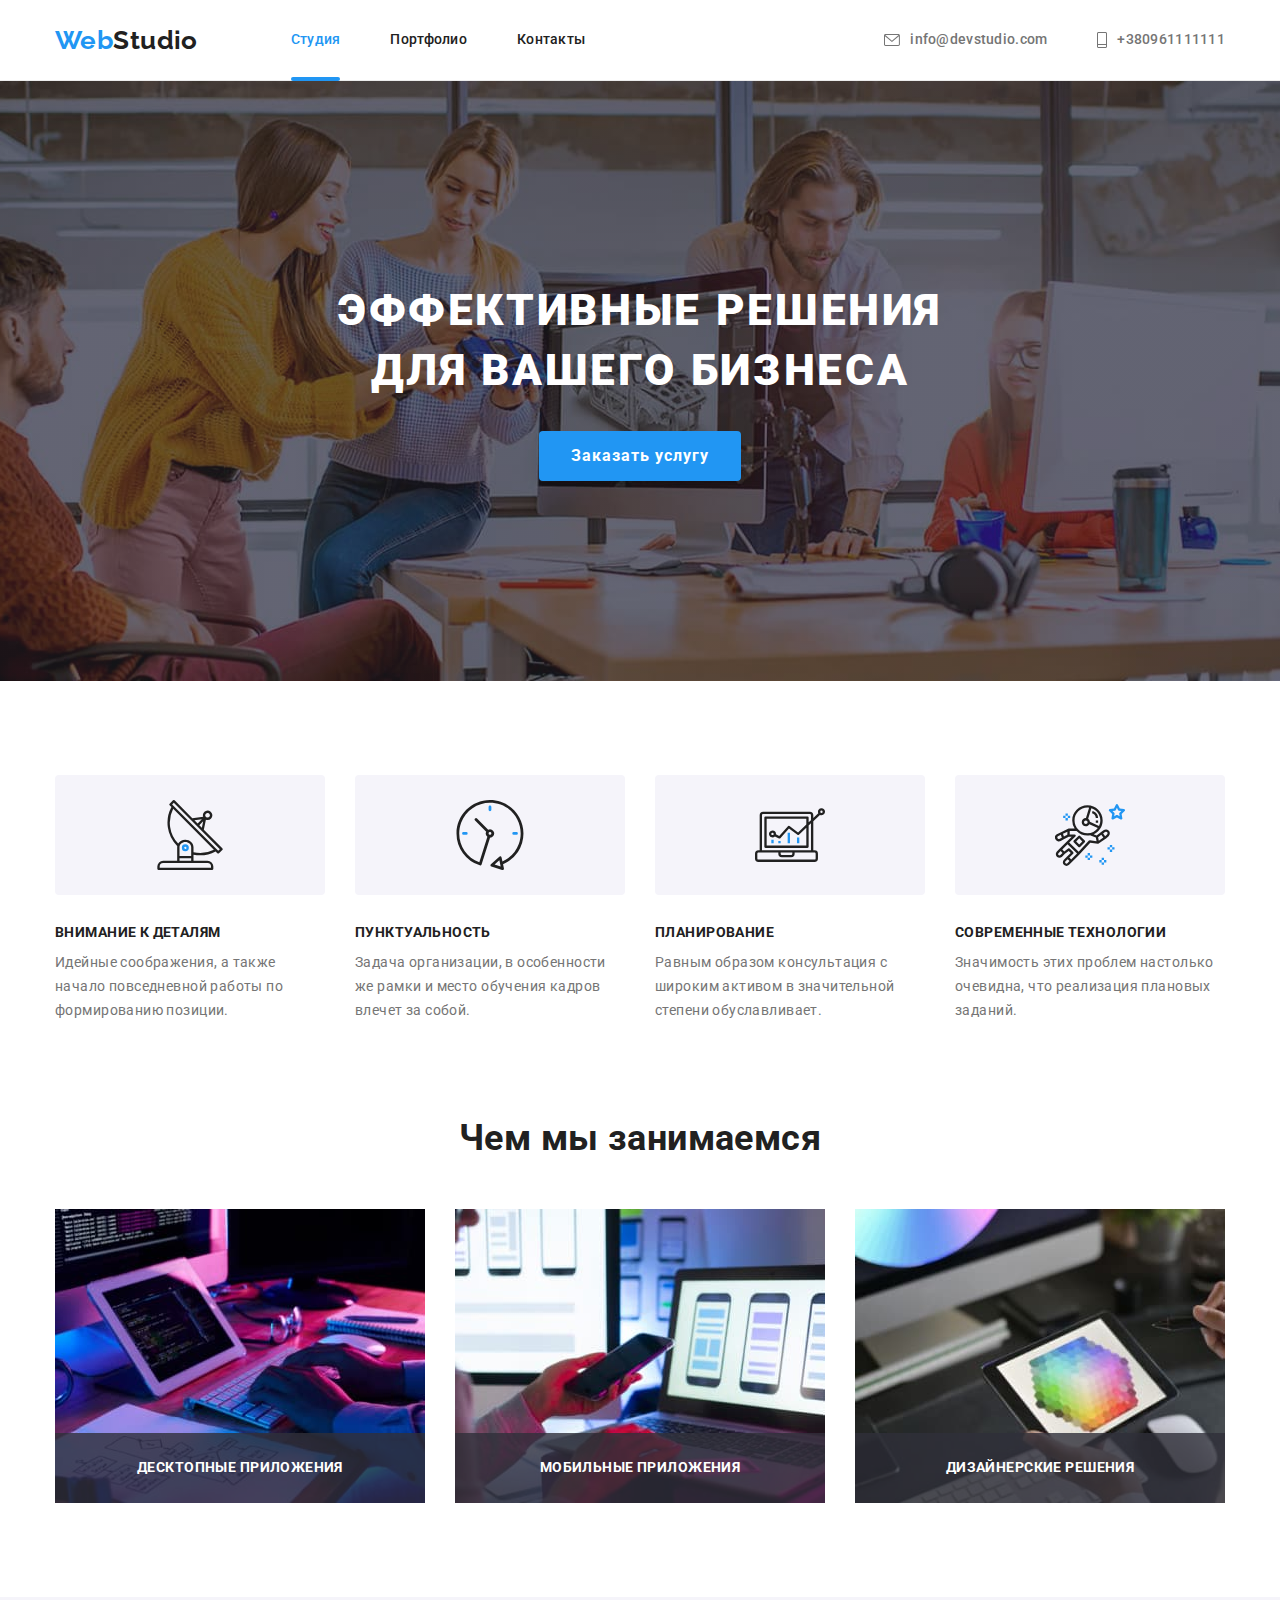
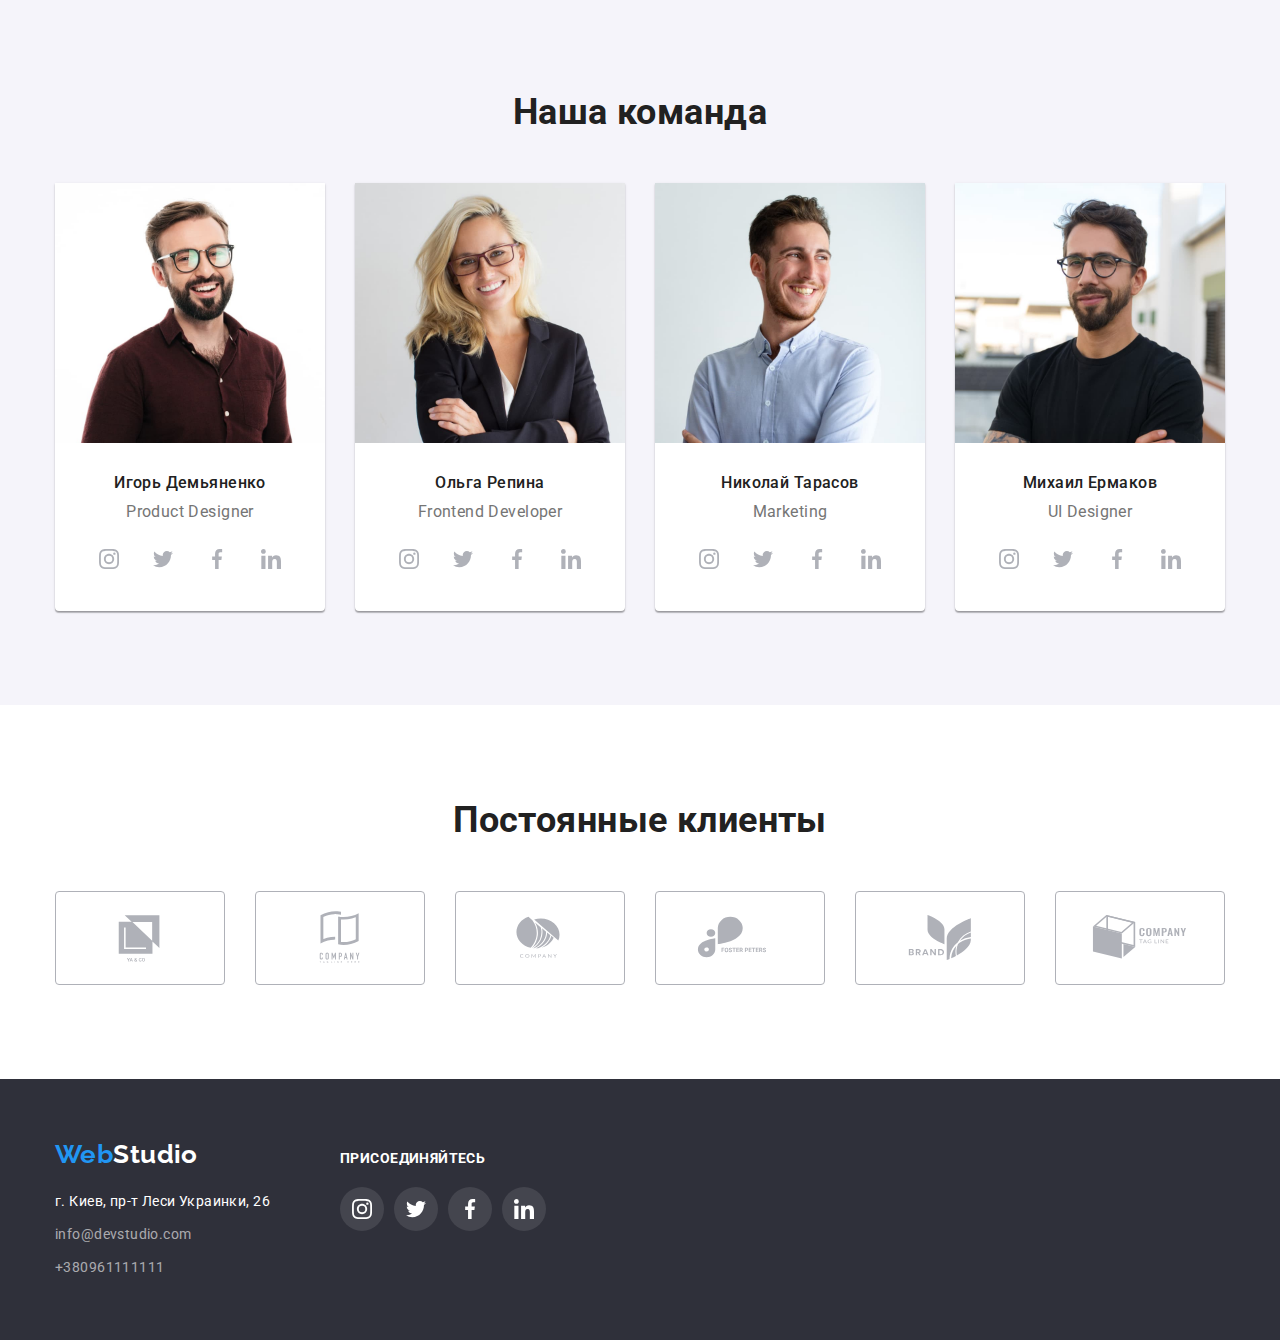
==== index.html @ e41829c3 "копирование дз5" ====
<!DOCTYPE html>
<html lang="ru">
  <head>
    <meta charset="UTF-8" />
    <meta http-equiv="X-UA-Compatible" content="IE=edge" />
    <meta name="viewport" content="width=device-width, initial-scale=1.0" />
    <title>goit-markup-hw-05 - Студия</title>
    <link rel="preconnect" href="https://fonts.googleapis.com" />
    <link rel="preconnect" href="https://fonts.gstatic.com" crossorigin />
    <link
      href="https://fonts.googleapis.com/css2?family=Raleway:wght@700&family=Roboto:wght@400;500;700;900&display=swap"
      rel="stylesheet"
    />
    <link rel="stylesheet" href="./css/modern-normalize.css" />
    <link rel="stylesheet" href="./css/styles.css" />
  </head>
  <body>
    <!-- Шапка страницы -->
    <header class="header">
      <div class="container">
        <!-- Логотип -->
        <a class="header-logo logo link" href="./index.html"
          ><span class="logo-begin">Web</span>Studio</a
        >
        <!-- Навигация на другие страницы -->
        <nav class="navigation">
          <ul class="list">
            <li class="item">
              <a class="link active" href="./index.html">Студия</a>
            </li>
            <li class="item"><a class="link" href="./portfolio.html">Портфолио</a></li>
            <li class="item"><a class="link" href="">Контакты</a></li>
          </ul>
        </nav>
        <!-- Контакты в шапке -->
        <ul class="list header-contact">
          <li class="item">
            <a class="link" href="mailto:info@devstudio.com" aria-label="Электронная почта">
              <svg class="header-icon" width="16" height="12">
                <use href="./images/icons.svg#icon-envelope"></use>
              </svg>
              info@devstudio.com</a
            >
          </li>
          <li class="item">
            <a class="link" href="tel:+380961111111" aria-label="Телефон">
              <svg class="header-icon" width="10" height="16">
                <use href="./images/icons.svg#icon-telefon"></use>
              </svg>
              +380961111111</a
            >
          </li>
        </ul>
      </div>
    </header>
    <!-- Уникальный контент страницы -->
    <main>
      <!-- Главная секция -->
      <section class="hero">
        <div class="container">
          <h1 class="hero-title">Эффективные решения для вашего бизнеса</h1>
          <button class="hero-btn" type="button" data-modal-open>Заказать услугу</button>
        </div>
      </section>
      <!-- Секция преимуществ -->
      <section class="section advantage">
        <div class="container">
          <h2 class="visually-hidden advantage-title title">Преимущества</h2>
          <ul class="advantage-list list">
            <li class="item">
              <div class="icon-bg" aria-label="Рисунок антенны">
                <svg class="icon-advantage" width="70" height="70">
                  <use href="./images/icons.svg#icon-antenna"></use>
                </svg>
              </div>
              <h3 class="title">Внимание к деталям</h3>
              <p class="text">
                Идейные соображения, а также начало повседневной работы по формированию позиции.
              </p>
            </li>
            <li class="item">
              <div class="icon-bg" aria-label="Рисунок часов">
                <svg class="icon-advantage" width="70" height="70">
                  <use href="./images/icons.svg#icon-clock"></use>
                </svg>
              </div>
              <h3 class="title">Пунктуальность</h3>
              <p class="text">
                Задача организации, в особенности же рамки и место обучения кадров влечет за собой.
              </p>
            </li>
            <li class="item">
              <div class="icon-bg" aria-label="Рисунок диаграммы">
                <svg class="icon-advantage" width="70" height="70">
                  <use href="./images/icons.svg#icon-diagram"></use>
                </svg>
              </div>
              <h3 class="title">Планирование</h3>
              <p class="text">
                Равным образом консультация с широким активом в значительной степени обуславливает.
              </p>
            </li>
            <li class="item">
              <div class="icon-bg" aria-label="Рисунок астронафта">
                <svg class="icon-advantage" width="70" height="70">
                  <use href="./images/icons.svg#icon-astronaut"></use>
                </svg>
              </div>
              <h3 class="title">Современные технологии</h3>
              <p class="text">
                Значимость этих проблем настолько очевидна, что реализация плановых заданий.
              </p>
            </li>
          </ul>
        </div>
      </section>
      <!-- Секция изображений о специализации -->
      <section class="section gallery">
        <div class="container">
          <h2 class="gallery-title title">Чем мы занимаемся</h2>
          <ul class="gallery-list list">
            <li class="item">
              <img
                class="item-img"
                src="./images/img1.jpg"
                alt="Человек печатает код на планшете"
                width="370"
              />
              <p class="text">Десктопные приложения</p>
            </li>
            <li class="item">
              <img
                class="item-img"
                src="./images/img2.jpg"
                alt="Человек использует телефон и ноутбук"
                width="370"
              />
              <p class="text">Мобильные приложения</p>
            </li>
            <li class="item">
              <img
                class="item-img"
                src="./images/img3.jpg"
                alt="Человек использует планшет для выбора цвета"
                width="370"
              />
              <p class="text">Дизайнерские решения</p>
            </li>
          </ul>
        </div>
      </section>
      <!-- Секция наша команда -->
      <section class="section team">
        <div class="container">
          <h2 class="team-title title">Наша команда</h2>
          <ul class="team-list list">
            <li class="item">
              <img class="item-img" src="./images/igor.jpg" alt="Игорь Демьяненко" width="270" />
              <div class="content">
                <h3 class="title">Игорь Демьяненко</h3>
                <p class="text" lang="en">Product Designer</p>
                <ul class="list social-list">
                  <li class="item">
                    <a class="link" href="https://www.instagram.com/" aria-label="Инстаграм">
                      <svg class="icon-social" width="20" height="20">
                        <use href="./images/icons.svg#icon-instagram"></use>
                      </svg>
                    </a>
                  </li>
                  <li class="item">
                    <a class="link" href="https://twitter.com/" aria-label="Твиттер">
                      <svg class="icon-social" width="20" height="20">
                        <use href="./images/icons.svg#icon-twitter"></use>
                      </svg>
                    </a>
                  </li>
                  <li class="item">
                    <a class="link" href="https://www.facebook.com/" aria-label="Фейсбук">
                      <svg class="icon-social" width="20" height="20">
                        <use href="./images/icons.svg#icon-facebook"></use>
                      </svg>
                    </a>
                  </li>
                  <li class="item">
                    <a class="link" href="https://ru.linkedin.com/" aria-label="Линкедин">
                      <svg class="icon-social" width="20" height="20">
                        <use href="./images/icons.svg#icon-linkedin"></use>
                      </svg>
                    </a>
                  </li>
                </ul>
              </div>
            </li>
            <li class="item">
              <img class="item-img" src="./images/olga.jpg" alt="Ольга Репина" width="270" />
              <div class="content">
                <h3 class="title">Ольга Репина</h3>
                <p class="text" lang="en">Frontend Developer</p>
                <ul class="list social-list">
                  <li class="item">
                    <a class="link" href="https://www.instagram.com/" aria-label="Инстаграм">
                      <svg class="icon-social" width="20" height="20">
                        <use href="./images/icons.svg#icon-instagram"></use>
                      </svg>
                    </a>
                  </li>
                  <li class="item">
                    <a class="link" href="https://twitter.com/" aria-label="Твиттер">
                      <svg class="icon-social" width="20" height="20">
                        <use href="./images/icons.svg#icon-twitter"></use>
                      </svg>
                    </a>
                  </li>
                  <li class="item">
                    <a class="link" href="https://www.facebook.com/" aria-label="Фейсбук">
                      <svg class="icon-social" width="20" height="20">
                        <use href="./images/icons.svg#icon-facebook"></use>
                      </svg>
                    </a>
                  </li>
                  <li class="item">
                    <a class="link" href="https://ru.linkedin.com/" aria-label="Линкедин">
                      <svg class="icon-social" width="20" height="20">
                        <use href="./images/icons.svg#icon-linkedin"></use>
                      </svg>
                    </a>
                  </li>
                </ul>
              </div>
            </li>
            <li class="item">
              <img class="item-img" src="./images/nikolay.jpg" alt="Николай Тарасов" width="270" />
              <div class="content">
                <h3 class="title">Николай Тарасов</h3>
                <p class="text" lang="en">Marketing</p>
                <ul class="list social-list">
                  <li class="item">
                    <a class="link" href="https://www.instagram.com/" aria-label="Инстаграм">
                      <svg class="icon-social" width="20" height="20">
                        <use href="./images/icons.svg#icon-instagram"></use>
                      </svg>
                    </a>
                  </li>
                  <li class="item">
                    <a class="link" href="https://twitter.com/" aria-label="Твиттер">
                      <svg class="icon-social" width="20" height="20">
                        <use href="./images/icons.svg#icon-twitter"></use>
                      </svg>
                    </a>
                  </li>
                  <li class="item">
                    <a class="link" href="https://www.facebook.com/" aria-label="Фейсбук">
                      <svg class="icon-social" width="20" height="20">
                        <use href="./images/icons.svg#icon-facebook"></use>
                      </svg>
                    </a>
                  </li>
                  <li class="item">
                    <a class="link" href="https://ru.linkedin.com/" aria-label="Линкедин">
                      <svg class="icon-social" width="20" height="20">
                        <use href="./images/icons.svg#icon-linkedin"></use>
                      </svg>
                    </a>
                  </li>
                </ul>
              </div>
            </li>
            <li class="item">
              <img class="item-img" src="./images/mihail.jpg" alt="Михаил Ермаков" width="270" />
              <div class="content">
                <h3 class="title">Михаил Ермаков</h3>
                <p class="text" lang="en">UI Designer</p>
                <ul class="list social-list">
                  <li class="item">
                    <a class="link" href="https://www.instagram.com/" aria-label="Инстаграм">
                      <svg class="icon-social" width="20" height="20">
                        <use href="./images/icons.svg#icon-instagram"></use>
                      </svg>
                    </a>
                  </li>
                  <li class="item">
                    <a class="link" href="https://twitter.com/" aria-label="Твиттер">
                      <svg class="icon-social" width="20" height="20">
                        <use href="./images/icons.svg#icon-twitter"></use>
                      </svg>
                    </a>
                  </li>
                  <li class="item">
                    <a class="link" href="https://www.facebook.com/" aria-label="Фейсбук">
                      <svg class="icon-social" width="20" height="20">
                        <use href="./images/icons.svg#icon-facebook"></use>
                      </svg>
                    </a>
                  </li>
                  <li class="item">
                    <a class="link" href="https://ru.linkedin.com/" aria-label="Линкедин">
                      <svg class="icon-social" width="20" height="20">
                        <use href="./images/icons.svg#icon-linkedin"></use>
                      </svg>
                    </a>
                  </li>
                </ul>
              </div>
            </li>
          </ul>
        </div>
      </section>
      <section class="section client">
        <div class="container">
          <h2 class="client-title title">Постоянные клиенты</h2>
          <ul class="list client-list">
            <li class="item">
              <a href="" class="link" aria-label="Клиент 1">
                <svg class="icon-client" width="106" height="60">
                  <use href="./images/icons.svg#icon-client1"></use>
                </svg>
              </a>
            </li>
            <li class="item">
              <a href="" class="link" aria-label="Клиент 2">
                <svg class="icon-client" width="106" height="60">
                  <use href="./images/icons.svg#icon-client2"></use>
                </svg>
              </a>
            </li>
            <li class="item">
              <a href="" class="link" aria-label="Клиент 3">
                <svg class="icon-client" width="106" height="60">
                  <use href="./images/icons.svg#icon-client3"></use>
                </svg>
              </a>
            </li>
            <li class="item">
              <a href="" class="link" aria-label="Клиент 4">
                <svg class="icon-client" width="106" height="60">
                  <use href="./images/icons.svg#icon-client4"></use>
                </svg>
              </a>
            </li>
            <li class="item">
              <a href="" class="link" aria-label="Клиент 5">
                <svg class="icon-client" width="106" height="60">
                  <use href="./images/icons.svg#icon-client5"></use>
                </svg>
              </a>
            </li>
            <li class="item">
              <a href="" class="link" aria-label="Клиент 6">
                <svg class="icon-client" width="106" height="60">
                  <use href="./images/icons.svg#icon-client6"></use>
                </svg>
              </a>
            </li>
          </ul>
        </div>
      </section>
    </main>
    <!-- Подвал страницы -->
    <footer class="footer">
      <div class="container footer-container">
        <div class="footer-left">
          <!-- Логотип -->
          <a class="footer-logo logo link" href="./index.html"
            ><span class="logo-begin">Web</span>Studio</a
          >
          <!-- Контактная информация -->
          <address class="address">
            <ul class="list footer-contact">
              <li class="item">
                <a
                  class="contact-address link"
                  href="https://goo.gl/maps/RLv24xydMvbmv4YP6"
                  target="_blank"
                  rel="noreferrer noopener nofollow"
                  >г. Киев, пр-т Леси Украинки, 26</a
                >
              </li>
              <li class="item">
                <a class="link" href="mailto:info@devstudio.com">info@devstudio.com</a>
              </li>
              <li class="item"><a class="link" href="tel:+380961111111">+380961111111</a></li>
            </ul>
          </address>
        </div>
        <div class="footer-social">
          <p class="text">Присоединяйтесь</p>
          <ul class="list social-list">
            <li class="item">
              <a class="link" href="https://www.instagram.com/" aria-label="Инстаграм">
                <svg class="icon-social" width="20" height="20">
                  <use href="./images/icons.svg#icon-instagram"></use>
                </svg>
              </a>
            </li>
            <li class="item">
              <a class="link" href="https://twitter.com/" aria-label="Твиттер">
                <svg class="icon-social" width="20" height="20">
                  <use href="./images/icons.svg#icon-twitter"></use>
                </svg>
              </a>
            </li>
            <li class="item">
              <a class="link" href="https://www.facebook.com/" aria-label="Фейсбук">
                <svg class="icon-social" width="20" height="20">
                  <use href="./images/icons.svg#icon-facebook"></use>
                </svg>
              </a>
            </li>
            <li class="item">
              <a class="link" href="https://ru.linkedin.com/" aria-label="Линкедин">
                <svg class="icon-social" width="20" height="20">
                  <use href="./images/icons.svg#icon-linkedin"></use>
                </svg>
              </a>
            </li>
          </ul>
        </div>
      </div>
    </footer>
    <div class="backdrop is-hidden" data-modal>
      <div class="modal">
        <button class="modal-btn" type="button" aria-label="Кнопка закрыть" data-modal-close>
          <svg class="icon-modal" width="18" height="18">
            <use href="./images/icons.svg#icon-close"></use>
          </svg>
        </button>
      </div>
    </div>

    <script src="./js/modal.js"></script>
  </body>
</html>
---- css/styles.css ----
:root {
  --activated-color: #2196f3;
  --general-text-color: #757575;
  --title-text-color: #212121;
  --primary-color: #ffffff;
  --contact-text-color: rgba(255, 255, 255, 0.6);
  --footer-bg-color: #2f303a;
  --hero-bg-color: #c4c4c4;
  --hero-overlay-color: rgba(47, 48, 58, 0.4);
  --secondary-bg-color: #f5f4fa;
  --button-hover-color: #188ce8;
  --icon-color: #afb1b8;
  --modal-overlay: rgba(0, 0, 0, 0.2);
}
/* Общий CSS - начало */
body {
  font-family: Roboto, sans-serif;
  font-size: 14px;
  line-height: 1.71;
  letter-spacing: 0.03em;
  color: var(--general-text-color);
  background-color: var(--primary-color);
}

/* сброс марджинов и паддингов */
h1,
h2,
h3,
h4,
h5,
h6,
p {
  margin: 0;
}

ul {
  margin: 0;
  padding: 0;
}

/* визуальное скрытие блока */
.visually-hidden {
  position: absolute;
  white-space: nowrap;
  width: 1px;
  height: 1px;
  overflow: hidden;
  border: 0;
  padding: 0;
  clip: rect(0 0 0 0);
  clip-path: inset(50%);
  margin: -1px;
}

/* общие свойства контейнеров */
.container {
  width: 1200px;
  padding-left: 15px;
  padding-right: 15px;
  margin-left: auto;
  margin-right: auto;
  /* outline: 1px solid tomato; */
}

/* общие падинги для секций */
.section {
  padding-top: 94px;
  padding-bottom: 94px;
}

/* общие свойства списков */
.list {
  list-style: none;
}
/* ощие свойства для ссылок */
.link {
  text-decoration: none;
}
/* общие свойства логотипа */
.logo {
  font-family: Raleway, sans-serif;
  font-weight: 700;
  font-size: 26px;
  line-height: 1.19;
}

/* Общие свойства изображений */
.item-img {
  display: block;
  max-width: 100%;
  height: auto;
}

/* Общие свойства списка соц.сетей */
.social-list {
  display: flex;
  justify-content: center;
}

.social-list .item + .item {
  margin-left: 10px;
}

.icon-social {
  --color3: currentColor;
}

.social-list .link {
  display: flex;
  width: 44px;
  height: 44px;
  justify-content: center;
  align-items: center;
  border-radius: 50%;
}

/* -------header CSS */
.header {
  border-bottom: 1px solid #ececec;
}

.header .container {
  display: flex;
  align-items: center;
}

/* логотип в header*/
.header-logo {
  padding-top: 24px;
  padding-bottom: 24px;
  margin-right: 93px;
  color: var(--title-text-color);
}
.logo-begin {
  color: var(--activated-color);
}

/* общие свойства списков в шапке */
.header .list {
  display: flex;
  font-weight: 500;
  line-height: 1.14;
  letter-spacing: 0.02em;
}

.header .list .item + .item {
  margin-left: 50px;
}

.header .list .link {
  display: block;
  padding-top: 32px;
  padding-bottom: 32px;
}
/* навигация по сайту */
.navigation .link {
  position: relative;
  color: var(--title-text-color);
  transition: color 250ms cubic-bezier(0.4, 0, 0.2, 1);
}

.navigation .active::after {
  content: '';
  position: absolute;
  left: 0;
  bottom: -1px;
  width: 100%;
  height: 4px;
  border-radius: 2px;
  background-color: var(--activated-color);
}

/* контакты в шапке */
.header-contact {
  margin-left: auto;
}

.header .header-contact .link {
  display: flex;
  align-items: center;
}

.header-icon {
  margin-right: 10px;
  --color4: currentColor;
}

.header-contact .link {
  color: var(--general-text-color);
  transition: color 250ms cubic-bezier(0.4, 0, 0.2, 1);
}

/* общие свойства актив-ссылок в шапке*/
.link.active,
.navigation .link:hover,
.navigation .link:focus,
.header-contact .link:hover,
.header-contact .link:focus {
  color: var(--activated-color);
}

/* -------footer CSS */
.footer {
  padding-top: 60px;
  padding-bottom: 60px;
  background-color: var(--footer-bg-color);
}
/* логотип в footer */
.footer-logo {
  display: inline-block;
  margin-bottom: 20px;
  color: var(--primary-color);
}
/* контакты в footer */
.address {
  font-style: inherit;
}

.footer-contact .item + .item {
  margin-top: 9px;
}

.footer-contact .link {
  color: var(--contact-text-color);
  transition: color 250ms cubic-bezier(0.4, 0, 0.2, 1);
}

.footer-contact .contact-address {
  color: var(--primary-color);
}

/* общие свойства актив-ссылок в футере*/
.footer-contact .link:hover,
.footer-contact .link:focus,
.footer-contact .contact-address:hover,
.footer-contact .contact-address:focus {
  color: var(--activated-color);
}

.footer-container {
  display: flex;
  align-items: baseline;
}

.footer-social {
  margin-left: 70px;
  color: var(--primary-color);
}

.footer-social .text {
  margin-bottom: 20px;

  font-weight: 700;
  line-height: 1.14;
  letter-spacing: 0.03em;
  text-transform: uppercase;
}

.footer-social .link {
  color: inherit;
  background-color: rgba(255, 255, 255, 0.1);
  transition: background-color 250ms cubic-bezier(0.4, 0, 0.2, 1);
}

.footer-social .link:hover,
.footer-social .link:focus {
  background-color: var(--activated-color);
  border-radius: 50%;
}

/* Общий CSS - конец */
/* ----------------------- */
/* index.html CSS - начало */

/* общие свойства заголовков h2, h3 */
.title {
  color: var(--title-text-color);
}

.advantage-title,
.gallery-title,
.team-title,
.client-title {
  font-size: 36px;
  line-height: 1.17;
  text-align: center;
}

/* секция герой */
.hero {
  max-width: 1600px;
  margin-left: auto;
  margin-right: auto;
  padding-top: 200px;
  padding-bottom: 200px;

  background-color: var(--hero-bg-color);
  background-image: linear-gradient(var(--hero-overlay-color), var(--hero-overlay-color)),
    url(../images/hero.jpg);
  background-repeat: no-repeat;
  background-position: center;
  background-size: cover;

  text-align: center;
}

.hero-title {
  width: 696px;
  margin-left: auto;
  margin-right: auto;
  margin-bottom: 30px;
  font-weight: 900;
  font-size: 44px;
  line-height: 1.36;
  letter-spacing: 0.06em;
  text-transform: uppercase;
  color: var(--primary-color);
}
/* кнопка */
.hero-btn {
  padding-top: 10px;
  padding-bottom: 10px;
  padding-left: 32px;
  padding-right: 32px;
  font-family: inherit;
  font-weight: 700;
  font-size: 16px;
  line-height: 1.88;
  letter-spacing: 0.06em;
  color: var(--primary-color);
  background-color: var(--activated-color);
  box-shadow: 0px 4px 4px rgba(0, 0, 0, 0.15);
  border: none;
  border-radius: 4px;
  cursor: pointer;
  transition: background-color 250ms cubic-bezier(0.4, 0, 0.2, 1);
}

.hero-btn:hover,
.hero-btn:focus {
  background-color: var(--button-hover-color);
}

/* Модальное окно */
.backdrop {
  position: fixed;
  top: 0;
  left: 0;
  width: 100vw;
  height: 100vh;
  background-color: var(--modal-overlay);
  opacity: 1;
  visibility: visible;
  transition: opacity 500ms cubic-bezier(0.4, 0, 0.2, 1),
    visibility 500ms cubic-bezier(0.4, 0, 0.2, 1);
}

.backdrop.is-hidden {
  visibility: hidden;
  opacity: 0;
  pointer-events: none;
}

.backdrop.is-hidden .modal {
  transform: translate(-50%, -50%) scale(1.1);
}

.modal {
  position: absolute;
  left: 50%;
  top: 50%;

  width: 528px;
  height: 581px;
  background-color: var(--primary-color);
  box-shadow: 0px 1px 3px rgba(0, 0, 0, 0.12), 0px 1px 1px rgba(0, 0, 0, 0.14),
    0px 2px 1px rgba(0, 0, 0, 0.2);
  border-radius: 4px;

  transform: translate(-50%, -50%) scale(1);
  transition: transform 250ms cubic-bezier(0.4, 0, 0.2, 1) 250ms;
}

.modal-btn {
  position: absolute;
  top: 8px;
  right: 8px;

  display: flex;
  justify-content: center;
  align-items: center;
  width: 30px;
  height: 30px;
  color: #000000;
  background-color: var(--primary-color);
  border: 1px solid rgba(0, 0, 0, 0.1);
  border-radius: 50%;
  cursor: pointer;
}

.modal-btn .icon-modal {
  fill: currentColor;
}

/* секция преимуществ */
.advantage-list {
  display: flex;
  margin-left: -30px;
}

.advantage-list .item {
  flex-basis: calc(100% / 4 - 30px);
  margin-left: 30px;
}

.advantage-list .title {
  margin-bottom: 10px;
  font-size: inherit;
  line-height: 1.14;
  text-transform: uppercase;
}

.advantage-list .icon-bg {
  display: flex;
  height: 120px;
  margin-bottom: 30px;
  align-items: center;
  justify-content: center;
  background-color: var(--secondary-bg-color);
  border-radius: 4px;
}
/* секция галлерея */
.gallery {
  padding-top: 0;
}

.gallery-title {
  margin-bottom: 50px;
}

.gallery-list {
  display: flex;
}

.gallery-list .item {
  position: relative;
}

.gallery-list .item + .item {
  margin-left: 30px;
}

.gallery-list .text {
  position: absolute;
  left: 0;
  bottom: 0;
  display: flex;
  justify-content: center;
  align-items: center;
  width: 100%;
  height: 70px;
  font-weight: 700;
  line-height: 1.14;
  text-transform: uppercase;
  color: var(--primary-color);
  background-color: rgba(47, 48, 58, 0.8);
}

/* секция наша команда */
.team {
  font-size: 16px;
  line-height: 1.19;
  text-align: center;
  background-color: var(--secondary-bg-color);
}

.team-title {
  margin-bottom: 50px;
}

.team-list {
  display: flex;
  margin-left: -30px;
}

.team-list .title {
  font-size: inherit;
  margin-bottom: 10px;
  font-weight: 500;
}

.team-list > .item {
  margin-left: 30px;
  box-shadow: 0px 1px 3px rgba(0, 0, 0, 0.12), 0px 1px 1px rgba(0, 0, 0, 0.14),
    0px 2px 1px rgba(0, 0, 0, 0.2);
  border-radius: 0px 0px 4px 4px;
  background-color: var(--primary-color);
}

.team-list .content {
  padding-top: 30px;
  padding-bottom: 30px;
  padding-left: 32px;
  padding-right: 32px;
}

.team-list .text {
  margin-bottom: 16px;
}

.team-list .link {
  color: var(--icon-color);
  transition: background-color 250ms cubic-bezier(0.4, 0, 0.2, 1),
    color 250ms cubic-bezier(0.4, 0, 0.2, 1);
}

.team .social-list .link:hover,
.team .social-list .link:focus {
  color: var(--primary-color);
  background-color: var(--activated-color);
  border-radius: 50%;
}
/* Секция клиентов */
.client-title {
  margin-bottom: 50px;
}

.client-list {
  display: flex;
  margin-left: -30px;
  justify-content: center;
}

.client-list .item {
  flex-basis: calc(100% / 6 - 30px);
  margin-left: 30px;
  color: var(--icon-color);
  border: 1px solid var(--icon-color);
  border-radius: 4px;
  transition: border 250ms cubic-bezier(0.4, 0, 0.2, 1), color 250ms cubic-bezier(0.4, 0, 0.2, 1);
}

.client-list .icon-client {
  --color3: currentColor;
}

.client-list .link {
  display: flex;
  height: 92px;
  align-items: center;
  justify-content: center;
  color: inherit;
}

.client-list .item:hover,
.client-list .item:focus-within {
  color: var(--activated-color);
  border: 1px solid var(--activated-color);
  border-radius: 4px;
}

/* index.html CSS - конец */
/* ----------------------- */
/* portfolio.html CSS - начало */

/* фильтр */
.portfolio-filtr {
  display: flex;
  justify-content: center;
  margin-bottom: 50px;
}

.portfolio-filtr .item + .item {
  margin-left: 8px;
}
.portfolio-btn {
  padding-top: 6px;
  padding-bottom: 6px;
  padding-left: 22px;
  padding-right: 22px;
  font-family: inherit;
  font-weight: 500;
  font-size: 16px;
  line-height: 1.63;
  text-align: center;
  color: var(--title-text-color);
  background-color: var(--secondary-bg-color);
  border: none;
  border-radius: 4px;
  cursor: pointer;

  transition: color 250ms cubic-bezier(0.4, 0, 0.2, 1),
    background-color 250ms cubic-bezier(0.4, 0, 0.2, 1),
    box-shadow 250ms cubic-bezier(0.4, 0, 0.2, 1);
}

.filtr-active {
  color: var(--primary-color);
  background-color: var(--activated-color);
}

.portfolio-btn:hover,
.portfolio-btn:focus {
  color: var(--primary-color);
  background-color: var(--activated-color);
  box-shadow: 0px 3px 1px rgba(0, 0, 0, 0.1), 0px 1px 2px rgba(0, 0, 0, 0.08),
    0px 2px 2px rgba(0, 0, 0, 0.12);
  border-radius: 4px;
}

/* список портфолио */
.portfolio-list {
  display: flex;
  flex-wrap: wrap;
  margin-top: -30px;
  margin-left: -30px;
}

.portfolio-list .item {
  flex-basis: calc(100% / 3 - 30px);
  margin-left: 30px;
  margin-top: 30px;
  border: 1px solid #eeeeee;
  box-shadow: none;
  transition: box-shadow 250ms cubic-bezier(0.4, 0, 0.2, 1);
}

.portfolio-list .link {
  display: block;
}

.portfolio-list .item:hover,
.portfolio-list .item:focus-within {
  box-shadow: 0px 1px 1px rgba(0, 0, 0, 0.12), 0px 4px 4px rgba(0, 0, 0, 0.06),
    1px 4px 6px rgba(0, 0, 0, 0.16);
}

.portfolio-list .wrap {
  position: relative;
  overflow: hidden;
}

.portfolio-list .wrap-text {
  position: absolute;
  left: 0;
  top: 0;
  transform: translateY(calc(100% + 1px));
  display: flex;
  justify-content: center;
  align-items: center;
  width: 100%;
  height: 100%;
  padding: 24px;
  font-size: 18px;
  line-height: 1.56;
  color: var(--primary-color);
  background-color: rgba(33, 150, 243, 0.9);
  transition: transform 250ms cubic-bezier(0.4, 0, 0.2, 1);
}

.portfolio-list .link:hover .wrap-text,
.portfolio-list .link:focus .wrap-text {
  transform: translateY(0);
}

.portfolio-list .content {
  padding-top: 20px;
  padding-bottom: 20px;
  padding-left: 24px;
  padding-right: 24px;
}

.portfolio-list .title {
  margin-bottom: 4px;
  font-weight: 700;
  font-size: 18px;
  line-height: 2;
  letter-spacing: 0.06em;
}

.portfolio-list .text {
  font-size: 16px;
  line-height: 1.88;
  color: var(--general-text-color);
}
/* portfolio.html CSS - конец */
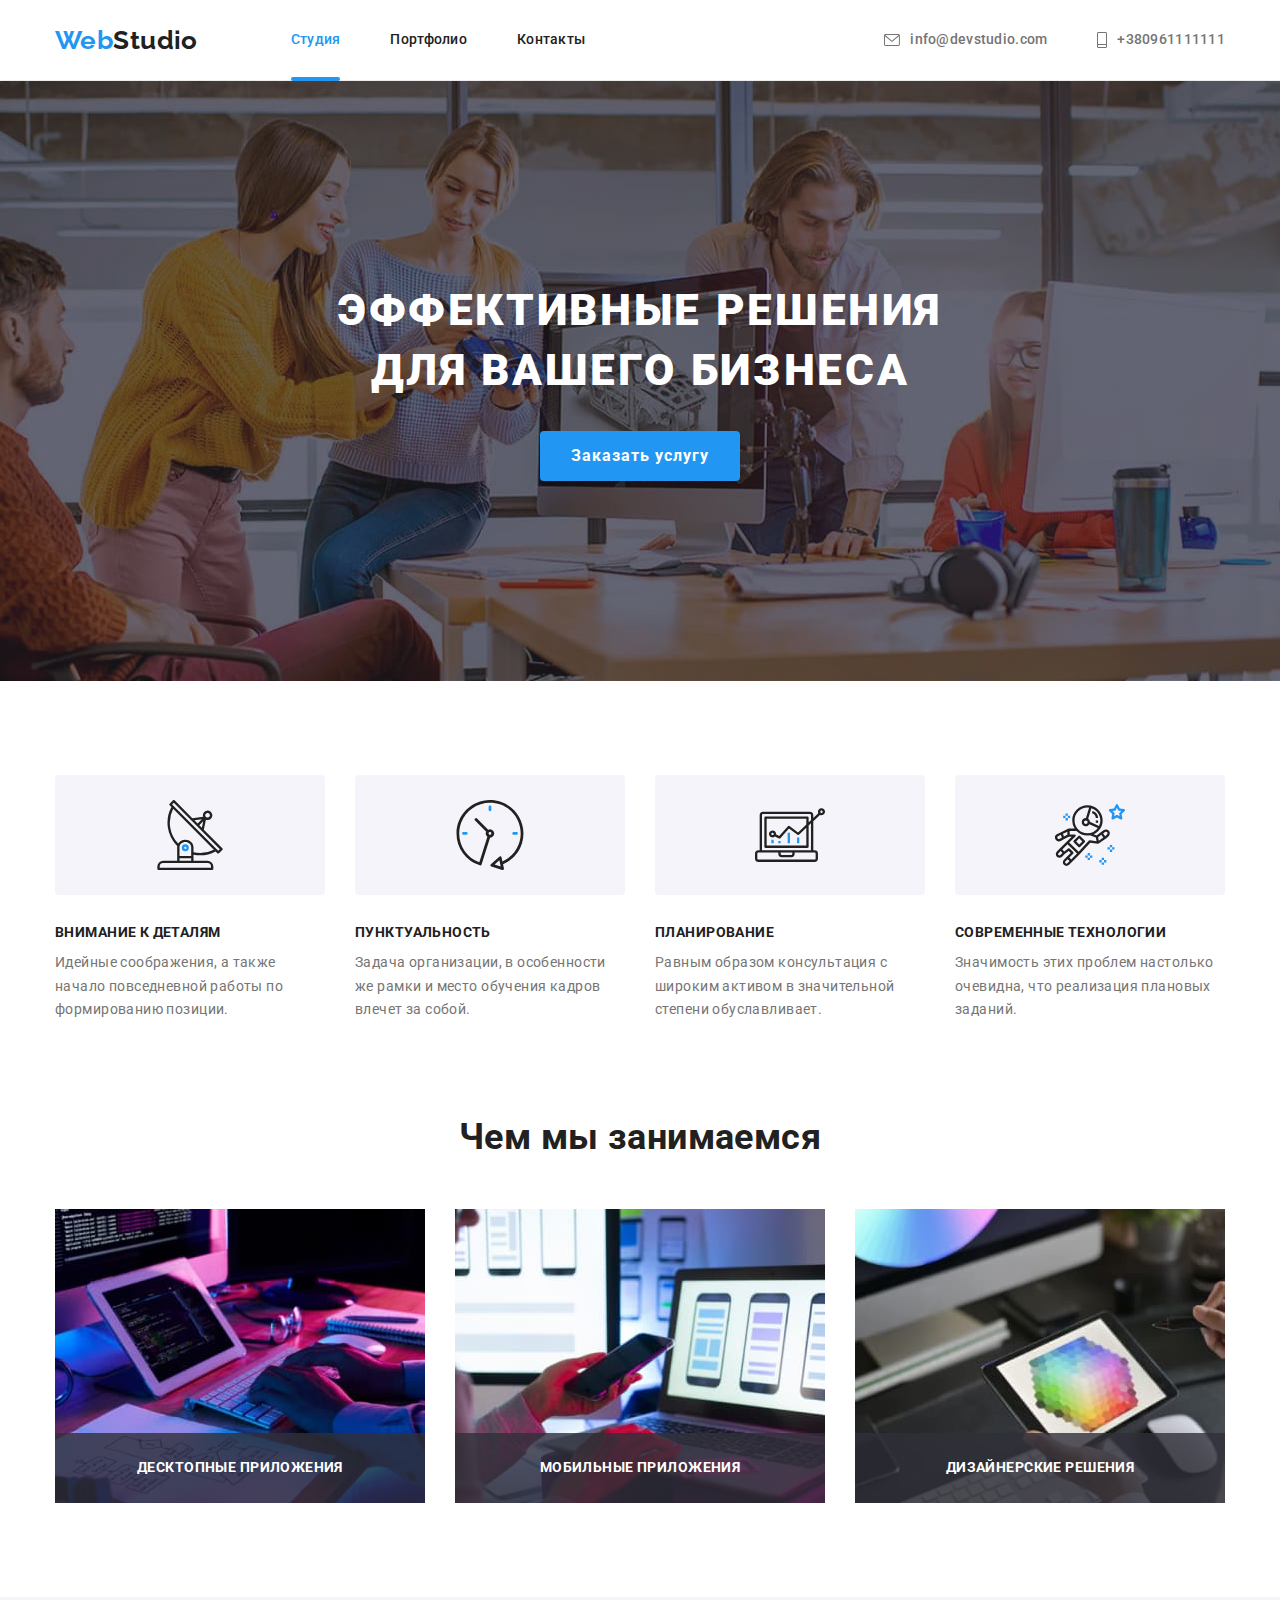
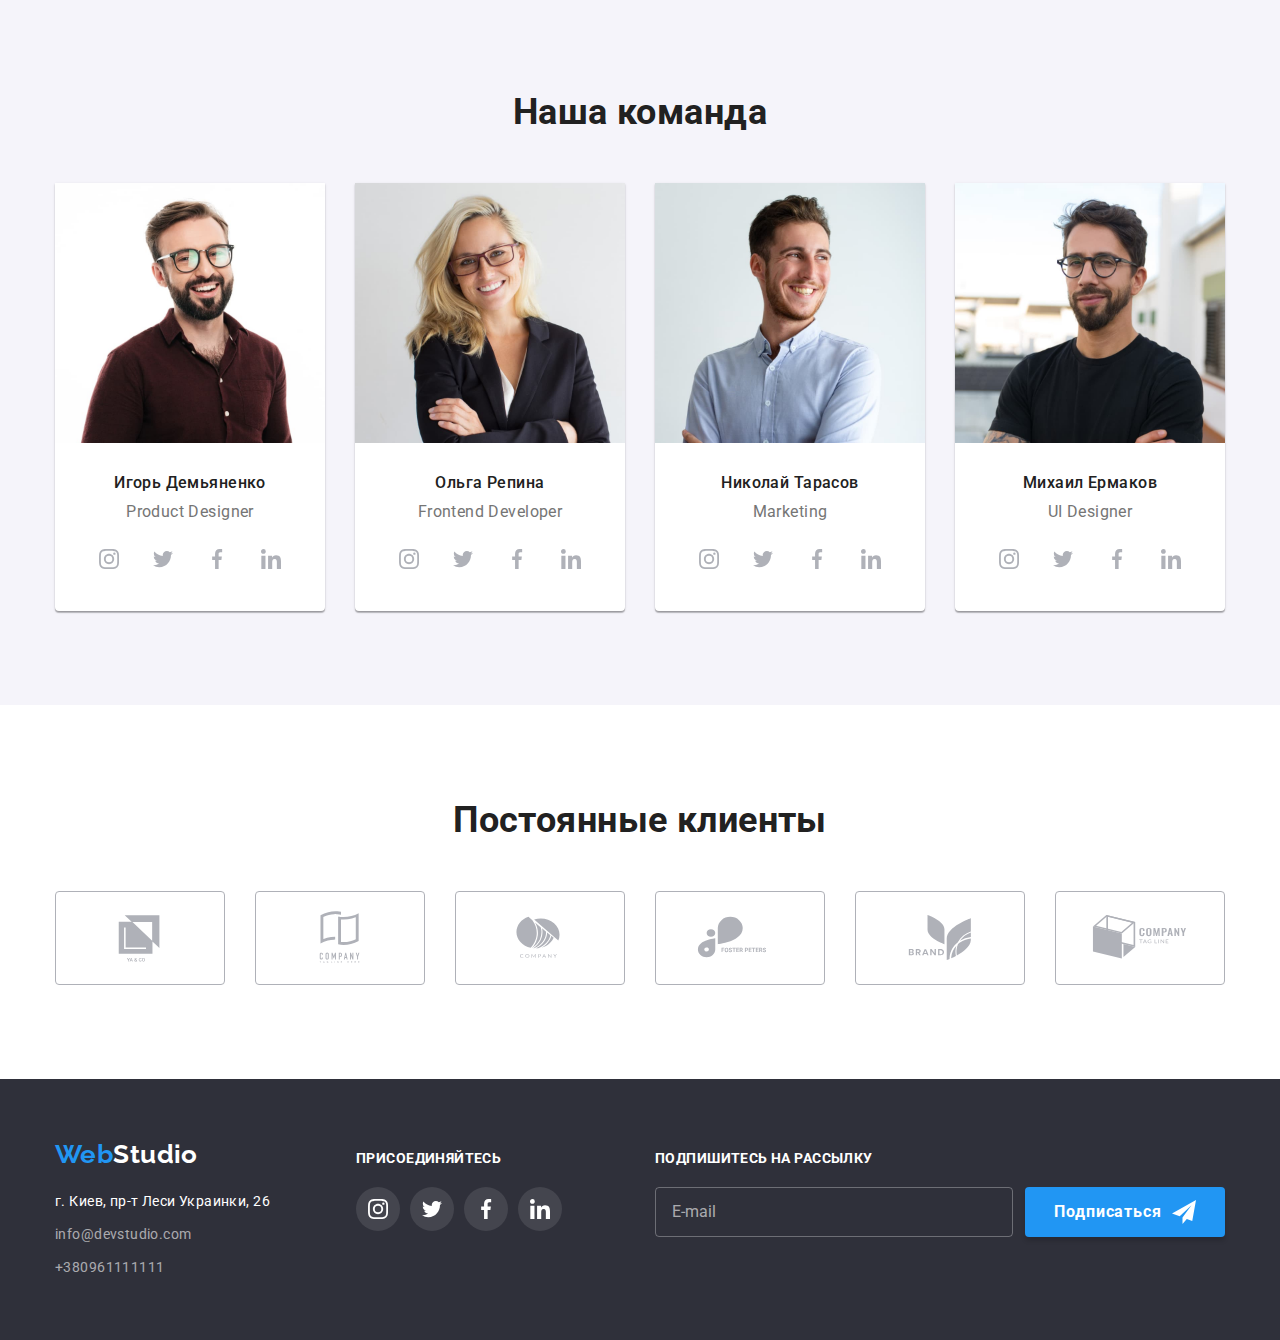
==== commit 404eed60: "сделанное дз6" ====
--- a/index.html
+++ b/index.html
@@ -4,7 +4,7 @@
     <meta charset="UTF-8" />
     <meta http-equiv="X-UA-Compatible" content="IE=edge" />
     <meta name="viewport" content="width=device-width, initial-scale=1.0" />
-    <title>goit-markup-hw-05 - Студия</title>
+    <title>goit-markup-hw-06 - Студия</title>
     <link rel="preconnect" href="https://fonts.googleapis.com" />
     <link rel="preconnect" href="https://fonts.gstatic.com" crossorigin />
     <link
@@ -59,7 +59,7 @@
       <section class="hero">
         <div class="container">
           <h1 class="hero-title">Эффективные решения для вашего бизнеса</h1>
-          <button class="hero-btn" type="button" data-modal-open>Заказать услугу</button>
+          <button class="hero-btn btn" type="button" data-modal-open>Заказать услугу</button>
         </div>
       </section>
       <!-- Секция преимуществ -->
@@ -415,15 +415,76 @@
             </li>
           </ul>
         </div>
+        <form class="footer-form">
+          <label class="footer-form-label">
+            <p class="footer-form-text">Подпишитесь на рассылку</p>
+            <div class="footer-form-wrap">
+            <input
+              class="footer-form-input"
+              type="email"
+              name="footer-email"
+              placeholder="E-mail"
+            />
+            <button class="footer-form-btn btn" type="submit" aria-label="Кнопка подписаться">Подписаться
+              <svg class="icon-send" width="24" height="24">
+                <use href="./images/icons.svg#icon-send"></use>
+              </svg>
+            </button></label
+          >
+          </div>
+        </form>
       </div>
     </footer>
     <div class="backdrop is-hidden" data-modal>
       <div class="modal">
-        <button class="modal-btn" type="button" aria-label="Кнопка закрыть" data-modal-close>
+        <button class="modal-close-btn" type="button" aria-label="Кнопка закрыть" data-modal-close>
           <svg class="icon-modal" width="18" height="18">
             <use href="./images/icons.svg#icon-close"></use>
           </svg>
-        </button>
+        </button>        
+        <p class="modal-title">Оставьте свои данные, мы вам перезвоним</p>
+        <form class="modal-form">
+          <label class="modal-form-label">
+            <span class="modal-form-text">Имя</span>
+            <div class="modal-input-wrap">
+              <input class="modal-form-input" type="text" name="modal-name">
+              <svg class="modal-input-icon" width="18" height="18" aria-label="Иконка для поля ввода имени">
+                <use href="./images/icons.svg#icon-person"></use>
+              </svg>
+            </div>
+          </label>
+          <label bel class="modal-form-label">
+            <span class="modal-form-text">Телефон</span>
+            <div class="modal-input-wrap">
+              <input class="modal-form-input" type="tel" name="modal-tel">
+              <svg class="modal-input-icon" width="18" height="18" aria-label="Иконка для поля ввода телефона">
+                <use href="./images/icons.svg#icon-phone"></use>
+              </svg>
+            </div>
+          </label>
+          <label class="modal-form-label">
+            <span class="modal-form-text">Почта</span>
+            <div class="modal-input-wrap">
+              <input class="modal-form-input" type="email" name="modal-email">
+              <svg class="modal-input-icon" width="18" height="18" aria-label="Иконка для поля ввода электронного адреса">
+                <use href="./images/icons.svg#icon-email"></use>
+              </svg>
+            </div>
+          </label>
+          <label class="modal-form-label modal-label-comment">
+            <span class="modal-form-text">Комментарий</span>
+            <textarea class="modal-form-input modal-input-comment" name="modal-comment" placeholder="Введите текст"></textarea>
+          </label>
+          <label class="modal-form-agreement">
+            <input class="modal-agreement-input visually-hidden" type="checkbox" name="modal-agreement" value="agree">
+            <span class="modal-agreement-icon"></span>
+              <svg class="modal-agreement-check" width="16" height="15">
+                <use href="./images/icons.svg#icon-check"></use>
+              </svg>
+            <p class="modal-agreement-text">Соглашаюсь с рассылкой и принимаю <a class="modal-agreement-link" href="">Условия договора</a></p>
+          </label>
+          <button class="modal-form-btn btn" type="submit">Отправить</button>
+        </form>
       </div>
     </div>
 
--- a/css/styles.css
+++ b/css/styles.css
@@ -72,7 +72,7 @@
 .list {
   list-style: none;
 }
-/* ощие свойства для ссылок */
+/* Общие свойства для ссылок */
 .link {
   text-decoration: none;
 }
@@ -89,6 +89,32 @@
   display: block;
   max-width: 100%;
   height: auto;
+}
+
+/* Общие свойства кнопок */
+.btn {
+  display: flex;
+  width: 200px;
+  height: 50px;
+  justify-content: center;
+  align-items: center;
+  font-family: inherit;
+  font-weight: 700;
+  font-size: 16px;
+  line-height: 1.88;
+  letter-spacing: 0.06em;
+  color: var(--primary-color);
+  background-color: var(--activated-color);
+  box-shadow: 0px 4px 4px rgba(0, 0, 0, 0.15);
+  border: none;
+  border-radius: 4px;
+  cursor: pointer;
+  transition: background-color 250ms cubic-bezier(0.4, 0, 0.2, 1);
+}
+
+.btn:hover,
+.btn:focus {
+  background-color: var(--button-hover-color);
 }
 
 /* Общие свойства списка соц.сетей */
@@ -213,6 +239,7 @@
 }
 /* контакты в footer */
 .address {
+  width: 231px;
   font-style: inherit;
 }
 
@@ -247,7 +274,8 @@
   color: var(--primary-color);
 }
 
-.footer-social .text {
+.footer-social .text,
+.footer-form-text {
   margin-bottom: 20px;
 
   font-weight: 700;
@@ -266,6 +294,58 @@
 .footer-social .link:focus {
   background-color: var(--activated-color);
   border-radius: 50%;
+}
+
+.footer-form {
+  width: 100%;
+  margin-left: 93px;
+}
+
+.footer-form-label {
+  color: var(--primary-color);
+}
+
+.footer-form-text {
+  margin-bottom: 20px;
+}
+
+.footer-form-wrap {
+  display: flex;
+}
+
+.footer-form-input {
+  width: 100%;
+  min-width: 250px;
+  height: 50px;
+  padding-top: 15px;
+  padding-bottom: 15px;
+  padding-left: 16px;
+  padding-right: 16px;
+  font-size: 16px;
+  line-height: 1.25;
+  color: inherit;
+  background-color: transparent;
+  border: 1px solid rgba(255, 255, 255, 0.3);
+  border-radius: 4px;
+  transition: border 250ms cubic-bezier(0.4, 0, 0.2, 1);
+}
+
+.footer-form-input::placeholder {
+  color: var(--contact-text-color);
+}
+
+.footer-form-input:focus {
+  border: 1px solid var(--activated-color);
+}
+
+.footer-form-btn {
+  flex-shrink: 0;
+  margin-left: 12px;
+}
+
+.footer-form-btn .icon-send {
+  --color1: currentColor;
+  margin-left: 10px;
 }
 
 /* Общий CSS - конец */
@@ -316,29 +396,168 @@
   text-transform: uppercase;
   color: var(--primary-color);
 }
+
 /* кнопка */
 .hero-btn {
-  padding-top: 10px;
-  padding-bottom: 10px;
+  margin-left: auto;
+  margin-right: auto;
+}
+
+/* секция преимуществ */
+.advantage-list {
+  display: flex;
+  margin-left: -30px;
+}
+
+.advantage-list .item {
+  flex-basis: calc(100% / 4 - 30px);
+  margin-left: 30px;
+}
+
+.advantage-list .title {
+  margin-bottom: 10px;
+  font-size: inherit;
+  line-height: 1.14;
+  text-transform: uppercase;
+}
+
+.advantage-list .icon-bg {
+  display: flex;
+  height: 120px;
+  margin-bottom: 30px;
+  align-items: center;
+  justify-content: center;
+  background-color: var(--secondary-bg-color);
+  border-radius: 4px;
+}
+/* секция галлерея */
+.gallery {
+  padding-top: 0;
+}
+
+.gallery-title {
+  margin-bottom: 50px;
+}
+
+.gallery-list {
+  display: flex;
+}
+
+.gallery-list .item {
+  position: relative;
+}
+
+.gallery-list .item + .item {
+  margin-left: 30px;
+}
+
+.gallery-list .text {
+  position: absolute;
+  left: 0;
+  bottom: 0;
+  display: flex;
+  justify-content: center;
+  align-items: center;
+  width: 100%;
+  height: 70px;
+  font-weight: 700;
+  line-height: 1.14;
+  text-transform: uppercase;
+  color: var(--primary-color);
+  background-color: rgba(47, 48, 58, 0.8);
+}
+
+/* секция наша команда */
+.team {
+  font-size: 16px;
+  line-height: 1.19;
+  text-align: center;
+  background-color: var(--secondary-bg-color);
+}
+
+.team-title {
+  margin-bottom: 50px;
+}
+
+.team-list {
+  display: flex;
+  margin-left: -30px;
+}
+
+.team-list .title {
+  font-size: inherit;
+  margin-bottom: 10px;
+  font-weight: 500;
+}
+
+.team-list > .item {
+  margin-left: 30px;
+  box-shadow: 0px 1px 3px rgba(0, 0, 0, 0.12), 0px 1px 1px rgba(0, 0, 0, 0.14),
+    0px 2px 1px rgba(0, 0, 0, 0.2);
+  border-radius: 0px 0px 4px 4px;
+  background-color: var(--primary-color);
+}
+
+.team-list .content {
+  padding-top: 30px;
+  padding-bottom: 30px;
   padding-left: 32px;
   padding-right: 32px;
-  font-family: inherit;
-  font-weight: 700;
-  font-size: 16px;
-  line-height: 1.88;
-  letter-spacing: 0.06em;
+}
+
+.team-list .text {
+  margin-bottom: 16px;
+}
+
+.team-list .link {
+  color: var(--icon-color);
+  transition: background-color 250ms cubic-bezier(0.4, 0, 0.2, 1),
+    color 250ms cubic-bezier(0.4, 0, 0.2, 1);
+}
+
+.team .social-list .link:hover,
+.team .social-list .link:focus {
   color: var(--primary-color);
   background-color: var(--activated-color);
-  box-shadow: 0px 4px 4px rgba(0, 0, 0, 0.15);
-  border: none;
+  border-radius: 50%;
+}
+/* Секция клиентов */
+.client-title {
+  margin-bottom: 50px;
+}
+
+.client-list {
+  display: flex;
+  margin-left: -30px;
+  justify-content: center;
+}
+
+.client-list .item {
+  flex-basis: calc(100% / 6 - 30px);
+  margin-left: 30px;
+  color: var(--icon-color);
+  border: 1px solid var(--icon-color);
   border-radius: 4px;
-  cursor: pointer;
-  transition: background-color 250ms cubic-bezier(0.4, 0, 0.2, 1);
-}
-
-.hero-btn:hover,
-.hero-btn:focus {
-  background-color: var(--button-hover-color);
+  transition: border 250ms cubic-bezier(0.4, 0, 0.2, 1), color 250ms cubic-bezier(0.4, 0, 0.2, 1);
+}
+
+.client-list .icon-client {
+  --color3: currentColor;
+}
+
+.client-list .link {
+  display: flex;
+  height: 92px;
+  align-items: center;
+  justify-content: center;
+  color: inherit;
+}
+
+.client-list .item:hover,
+.client-list .item:focus-within {
+  color: var(--activated-color);
+  border: 1px solid var(--activated-color);
+  border-radius: 4px;
 }
 
 /* Модальное окно */
@@ -369,7 +588,7 @@
   position: absolute;
   left: 50%;
   top: 50%;
-
+  padding: 40px;
   width: 528px;
   height: 581px;
   background-color: var(--primary-color);
@@ -381,7 +600,141 @@
   transition: transform 250ms cubic-bezier(0.4, 0, 0.2, 1) 250ms;
 }
 
-.modal-btn {
+.modal-title {
+  margin-bottom: 12px;
+  font-weight: 700;
+  font-size: 20px;
+  line-height: 1.15;
+  text-align: center;
+  color: var(--title-text-color);
+}
+
+.modal-form-label {
+  display: flex;
+  flex-direction: column;
+  margin-bottom: 10px;
+}
+
+.modal-form-text {
+  margin-bottom: 4px;
+  font-size: 12px;
+  line-height: 1.17;
+  letter-spacing: 0.01em;
+}
+
+.modal-input-wrap {
+  position: relative;
+  color: var(--title-text-color);
+}
+
+.modal-form-input {
+  width: 100%;
+  height: 40px;
+  padding-left: 40px;
+  padding-right: 15px;
+  border: 1px solid rgba(33, 33, 33, 0.2);
+  border-radius: 4px;
+  transition: border-color 250ms cubic-bezier(0.4, 0, 0.2, 1);
+}
+
+.modal-form-input:focus {
+  border-color: var(--activated-color);
+  outline-color: transparent;
+}
+
+.modal-input-icon {
+  position: absolute;
+  top: 50%;
+  left: 12px;
+  transform: translateY(-50%);
+  fill: currentColor;
+  transition: color 250ms cubic-bezier(0.4, 0, 0.2, 1);
+}
+
+.modal-form-input:focus + .modal-input-icon {
+  color: var(--activated-color);
+}
+
+.modal-label-comment {
+  margin-bottom: 20px;
+}
+
+.modal-input-comment.modal-form-input {
+  height: 120px;
+  padding-top: 12px;
+  padding-bottom: 12px;
+  padding-left: 16px;
+  padding-right: 16px;
+  resize: none;
+}
+
+.modal-input-comment::placeholder {
+  font-size: 14px;
+  line-height: 1.14;
+  letter-spacing: 0.01em;
+  color: rgba(117, 117, 117, 0.5);
+}
+
+.modal-form-agreement {
+  position: relative;
+  display: block;
+  margin-bottom: 30px;
+}
+
+.modal-agreement-icon,
+.modal-agreement-check {
+  position: absolute;
+  top: 50%;
+  left: 12px;
+  transform: translateY(-50%);
+}
+
+.modal-agreement-icon {
+  width: 16px;
+  height: 15px;
+  border: 2px solid var(--title-text-color);
+  border-radius: 2px;
+  z-index: 2;
+  transition: border-color 250ms cubic-bezier(0.4, 0, 0.2, 1);
+}
+
+.modal-agreement-check {
+  --color1: currentColor;
+  opacity: 0;
+  transition: opacity 250ms cubic-bezier(0.4, 0, 0.2, 1), color 250ms cubic-bezier(0.4, 0, 0.2, 1);
+}
+
+.modal-agreement-input:checked + .modal-agreement-icon {
+  border-color: var(--activated-color);
+}
+
+.modal-agreement-input:checked ~ .modal-agreement-check {
+  opacity: 1;
+  color: var(--activated-color);
+}
+
+.modal-agreement-input:checked:focus + .modal-agreement-icon {
+  outline: 1px dotted var(--title-text-color);
+}
+
+.modal-agreement-input:not(:checked):focus + .modal-agreement-icon {
+  outline: 1px solid var(--activated-color);
+}
+
+.modal-agreement-text {
+  margin-left: 40px;
+}
+
+.modal-agreement-link {
+  color: var(--activated-color);
+}
+
+.modal-form-btn {
+  margin-left: auto;
+  margin-right: auto;
+}
+
+.modal-close-btn {
   position: absolute;
   top: 8px;
   right: 8px;
@@ -398,165 +751,14 @@
   cursor: pointer;
 }
 
-.modal-btn .icon-modal {
+.modal-close-btn .icon-modal {
   fill: currentColor;
 }
 
-/* секция преимуществ */
-.advantage-list {
-  display: flex;
-  margin-left: -30px;
-}
-
-.advantage-list .item {
-  flex-basis: calc(100% / 4 - 30px);
-  margin-left: 30px;
-}
-
-.advantage-list .title {
-  margin-bottom: 10px;
-  font-size: inherit;
-  line-height: 1.14;
-  text-transform: uppercase;
-}
-
-.advantage-list .icon-bg {
-  display: flex;
-  height: 120px;
-  margin-bottom: 30px;
-  align-items: center;
-  justify-content: center;
-  background-color: var(--secondary-bg-color);
-  border-radius: 4px;
-}
-/* секция галлерея */
-.gallery {
-  padding-top: 0;
-}
-
-.gallery-title {
-  margin-bottom: 50px;
-}
-
-.gallery-list {
-  display: flex;
-}
-
-.gallery-list .item {
-  position: relative;
-}
-
-.gallery-list .item + .item {
-  margin-left: 30px;
-}
-
-.gallery-list .text {
-  position: absolute;
-  left: 0;
-  bottom: 0;
-  display: flex;
-  justify-content: center;
-  align-items: center;
-  width: 100%;
-  height: 70px;
-  font-weight: 700;
-  line-height: 1.14;
-  text-transform: uppercase;
-  color: var(--primary-color);
-  background-color: rgba(47, 48, 58, 0.8);
-}
-
-/* секция наша команда */
-.team {
-  font-size: 16px;
-  line-height: 1.19;
-  text-align: center;
-  background-color: var(--secondary-bg-color);
-}
-
-.team-title {
-  margin-bottom: 50px;
-}
-
-.team-list {
-  display: flex;
-  margin-left: -30px;
-}
-
-.team-list .title {
-  font-size: inherit;
-  margin-bottom: 10px;
-  font-weight: 500;
-}
-
-.team-list > .item {
-  margin-left: 30px;
-  box-shadow: 0px 1px 3px rgba(0, 0, 0, 0.12), 0px 1px 1px rgba(0, 0, 0, 0.14),
-    0px 2px 1px rgba(0, 0, 0, 0.2);
-  border-radius: 0px 0px 4px 4px;
-  background-color: var(--primary-color);
-}
-
-.team-list .content {
-  padding-top: 30px;
-  padding-bottom: 30px;
-  padding-left: 32px;
-  padding-right: 32px;
-}
-
-.team-list .text {
-  margin-bottom: 16px;
-}
-
-.team-list .link {
-  color: var(--icon-color);
-  transition: background-color 250ms cubic-bezier(0.4, 0, 0.2, 1),
-    color 250ms cubic-bezier(0.4, 0, 0.2, 1);
-}
-
-.team .social-list .link:hover,
-.team .social-list .link:focus {
-  color: var(--primary-color);
-  background-color: var(--activated-color);
-  border-radius: 50%;
-}
-/* Секция клиентов */
-.client-title {
-  margin-bottom: 50px;
-}
-
-.client-list {
-  display: flex;
-  margin-left: -30px;
-  justify-content: center;
-}
-
-.client-list .item {
-  flex-basis: calc(100% / 6 - 30px);
-  margin-left: 30px;
-  color: var(--icon-color);
-  border: 1px solid var(--icon-color);
-  border-radius: 4px;
-  transition: border 250ms cubic-bezier(0.4, 0, 0.2, 1), color 250ms cubic-bezier(0.4, 0, 0.2, 1);
-}
-
-.client-list .icon-client {
-  --color3: currentColor;
-}
-
-.client-list .link {
-  display: flex;
-  height: 92px;
-  align-items: center;
-  justify-content: center;
-  color: inherit;
-}
-
-.client-list .item:hover,
-.client-list .item:focus-within {
+.modal-close-btn:hover,
+.modal-close-btn:focus {
   color: var(--activated-color);
-  border: 1px solid var(--activated-color);
-  border-radius: 4px;
+  transition: color 250ms cubic-bezier(0.4, 0, 0.2, 1);
 }
 
 /* index.html CSS - конец */
